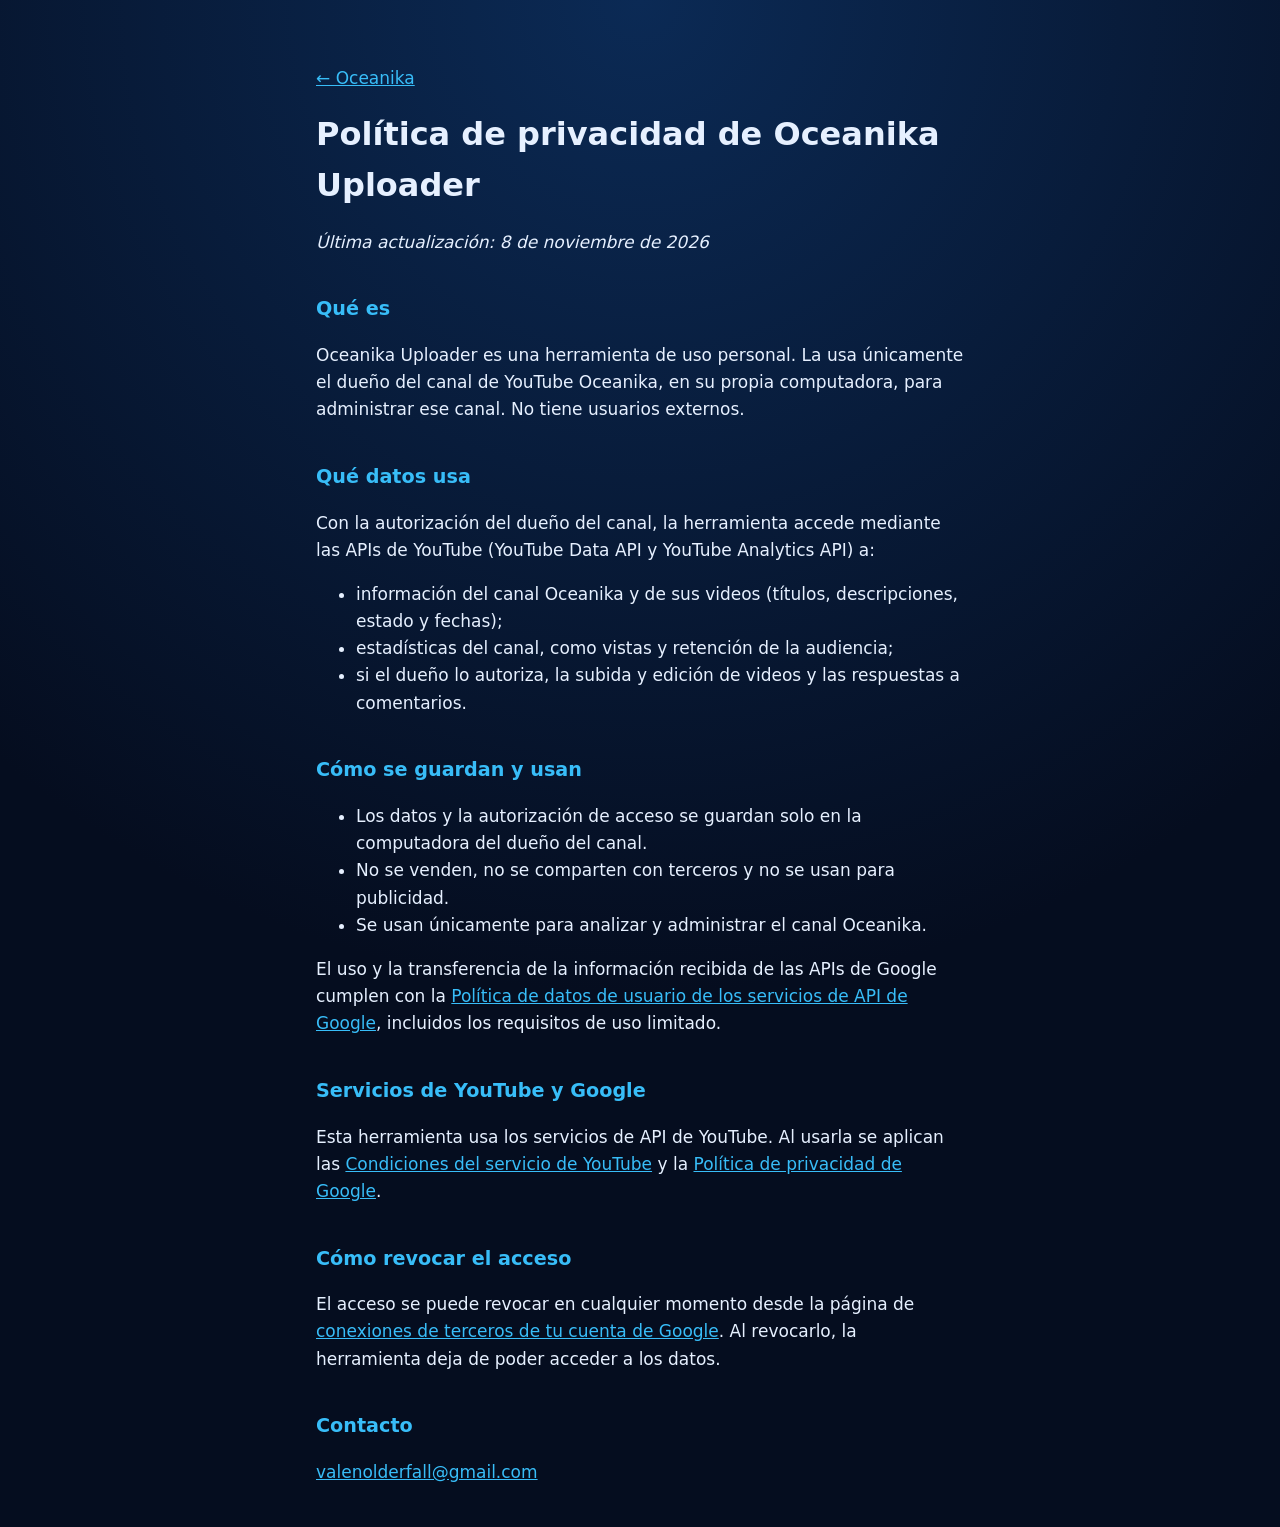
==== privacidad.html @ 930a9c25 "feat: página de Oceanika y política de privacidad" ====
<!doctype html>
<html lang="es">
<head>
  <meta charset="utf-8">
  <meta name="viewport" content="width=device-width, initial-scale=1">
  <title>Privacidad de Oceanika</title>
  <meta name="description" content="Política de privacidad de Oceanika Uploader.">
  <link rel="stylesheet" href="estilo.css">
</head>
<body>
  <main class="texto">
    <p><a href="index.html">← Oceanika</a></p>
    <h1>Política de privacidad de Oceanika Uploader</h1>
    <p><em>Última actualización: 8 de noviembre de 2026</em></p>

    <h2>Qué es</h2>
    <p>Oceanika Uploader es una herramienta de uso personal. La usa únicamente el dueño del canal de
      YouTube Oceanika, en su propia computadora, para administrar ese canal. No tiene usuarios
      externos.</p>

    <h2>Qué datos usa</h2>
    <p>Con la autorización del dueño del canal, la herramienta accede mediante las APIs de YouTube
      (YouTube Data API y YouTube Analytics API) a:</p>
    <ul>
      <li>información del canal Oceanika y de sus videos (títulos, descripciones, estado y fechas);</li>
      <li>estadísticas del canal, como vistas y retención de la audiencia;</li>
      <li>si el dueño lo autoriza, la subida y edición de videos y las respuestas a comentarios.</li>
    </ul>

    <h2>Cómo se guardan y usan</h2>
    <ul>
      <li>Los datos y la autorización de acceso se guardan solo en la computadora del dueño del canal.</li>
      <li>No se venden, no se comparten con terceros y no se usan para publicidad.</li>
      <li>Se usan únicamente para analizar y administrar el canal Oceanika.</li>
    </ul>
    <p>El uso y la transferencia de la información recibida de las APIs de Google cumplen con la
      <a href="https://developers.google.com/terms/api-services-user-data-policy">Política de datos
      de usuario de los servicios de API de Google</a>, incluidos los requisitos de uso limitado.</p>

    <h2>Servicios de YouTube y Google</h2>
    <p>Esta herramienta usa los servicios de API de YouTube. Al usarla se aplican las
      <a href="https://www.youtube.com/t/terms">Condiciones del servicio de YouTube</a> y la
      <a href="https://policies.google.com/privacy">Política de privacidad de Google</a>.</p>

    <h2>Cómo revocar el acceso</h2>
    <p>El acceso se puede revocar en cualquier momento desde la página de
      <a href="https://myaccount.google.com/connections">conexiones de terceros de tu cuenta de
      Google</a>. Al revocarlo, la herramienta deja de poder acceder a los datos.</p>

    <h2>Contacto</h2>
    <p><a href="mailto:valenolderfall@gmail.com">valenolderfall@gmail.com</a></p>
  </main>
</body>
</html>
---- estilo.css ----
:root {
  --fondo: #050d1f;
  --texto: #e6f0ff;
  --tenue: #9fb3d1;
  --acento: #38bdf8;
}
* { box-sizing: border-box; }
body {
  margin: 0;
  background: radial-gradient(circle at 50% 0, #0b2a55, var(--fondo) 60%);
  color: var(--texto);
  font: 17px/1.6 system-ui, -apple-system, "Segoe UI", sans-serif;
  min-height: 100vh;
}
main { max-width: 680px; margin: 0 auto; padding: 48px 16px 24px; text-align: center; }
main.texto { text-align: left; }
main img { border-radius: 50%; max-width: 60%; height: auto; }
h1 { margin: 16px 0 4px; font-size: 2rem; }
h2 { margin-top: 2em; font-size: 1.2rem; color: var(--acento); }
.lema { color: var(--tenue); margin-top: 0; }
a { color: var(--acento); }
.boton {
  display: inline-block; padding: 12px 22px; border-radius: 999px;
  background: var(--acento); color: #031225; font-weight: 600; text-decoration: none;
}
.boton:focus-visible, a:focus-visible { outline: 3px solid #fff; outline-offset: 3px; }
footer { text-align: center; color: var(--tenue); padding: 24px 16px 48px; font-size: 0.9rem; }
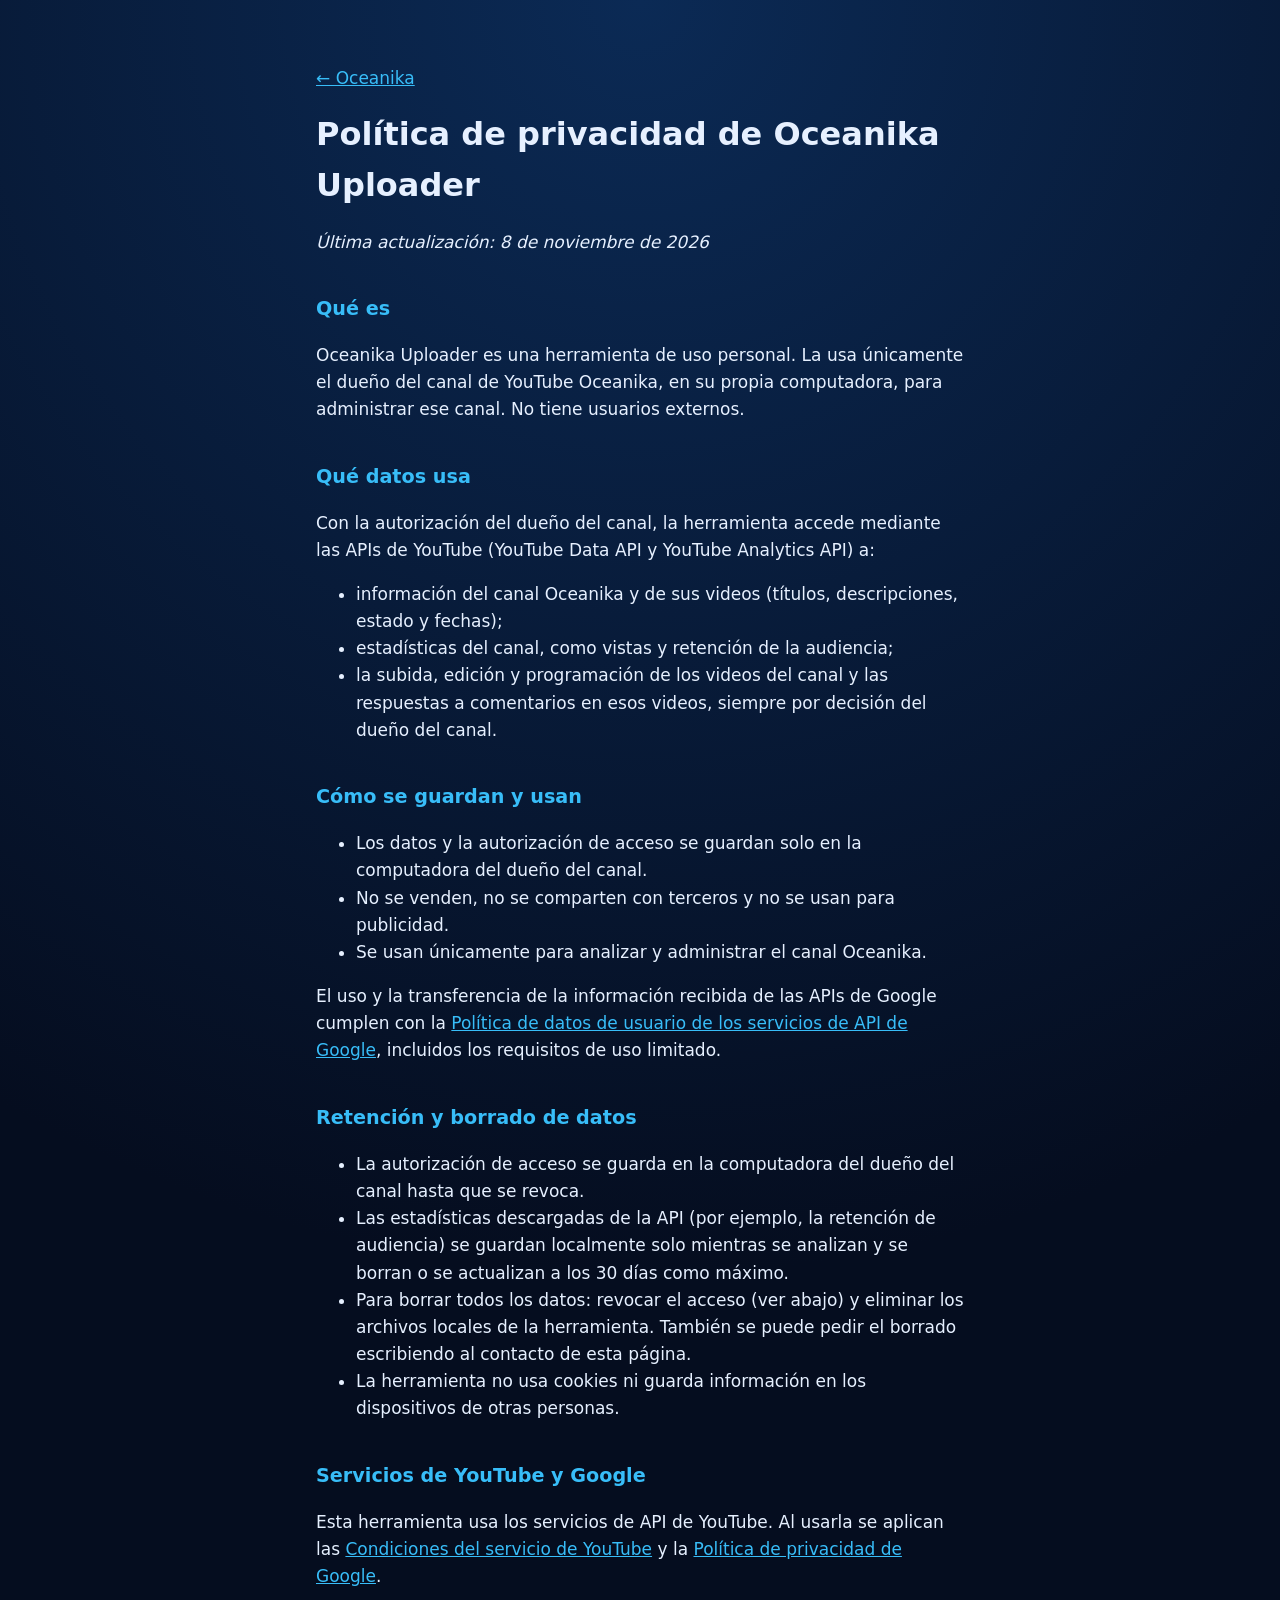
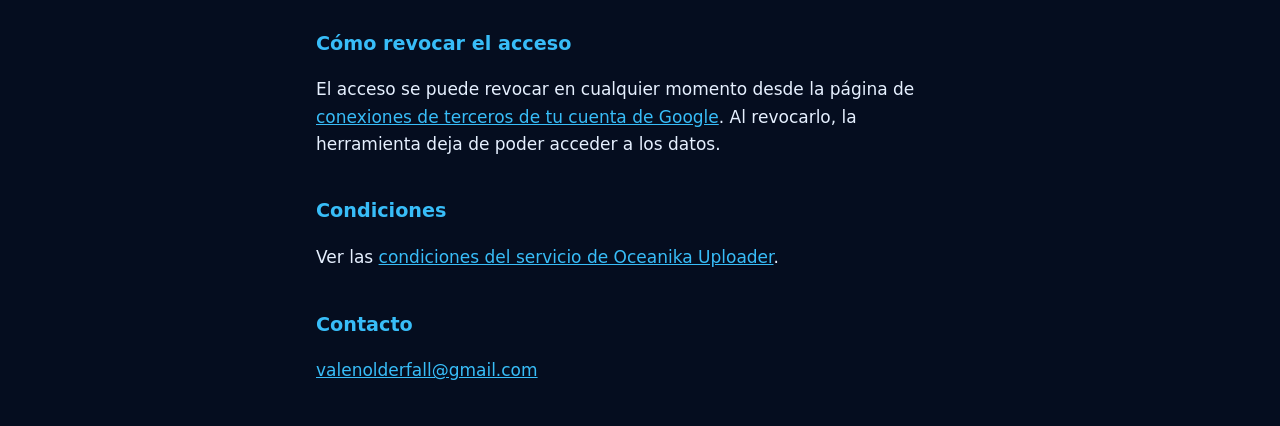
==== commit d426ad77: "feat: condiciones del servicio y política de retención y borrado de datos" ====
--- a/privacidad.html
+++ b/privacidad.html
@@ -24,7 +24,8 @@
     <ul>
       <li>información del canal Oceanika y de sus videos (títulos, descripciones, estado y fechas);</li>
       <li>estadísticas del canal, como vistas y retención de la audiencia;</li>
-      <li>si el dueño lo autoriza, la subida y edición de videos y las respuestas a comentarios.</li>
+      <li>la subida, edición y programación de los videos del canal y las respuestas a comentarios
+        en esos videos, siempre por decisión del dueño del canal.</li>
     </ul>
 
     <h2>Cómo se guardan y usan</h2>
@@ -37,6 +38,16 @@
       <a href="https://developers.google.com/terms/api-services-user-data-policy">Política de datos
       de usuario de los servicios de API de Google</a>, incluidos los requisitos de uso limitado.</p>
 
+    <h2>Retención y borrado de datos</h2>
+    <ul>
+      <li>La autorización de acceso se guarda en la computadora del dueño del canal hasta que se revoca.</li>
+      <li>Las estadísticas descargadas de la API (por ejemplo, la retención de audiencia) se guardan
+        localmente solo mientras se analizan y se borran o se actualizan a los 30 días como máximo.</li>
+      <li>Para borrar todos los datos: revocar el acceso (ver abajo) y eliminar los archivos locales
+        de la herramienta. También se puede pedir el borrado escribiendo al contacto de esta página.</li>
+      <li>La herramienta no usa cookies ni guarda información en los dispositivos de otras personas.</li>
+    </ul>
+
     <h2>Servicios de YouTube y Google</h2>
     <p>Esta herramienta usa los servicios de API de YouTube. Al usarla se aplican las
       <a href="https://www.youtube.com/t/terms">Condiciones del servicio de YouTube</a> y la
@@ -47,6 +58,9 @@
       <a href="https://myaccount.google.com/connections">conexiones de terceros de tu cuenta de
       Google</a>. Al revocarlo, la herramienta deja de poder acceder a los datos.</p>
 
+    <h2>Condiciones</h2>
+    <p>Ver las <a href="terminos.html">condiciones del servicio de Oceanika Uploader</a>.</p>
+
     <h2>Contacto</h2>
     <p><a href="mailto:valenolderfall@gmail.com">valenolderfall@gmail.com</a></p>
   </main>
